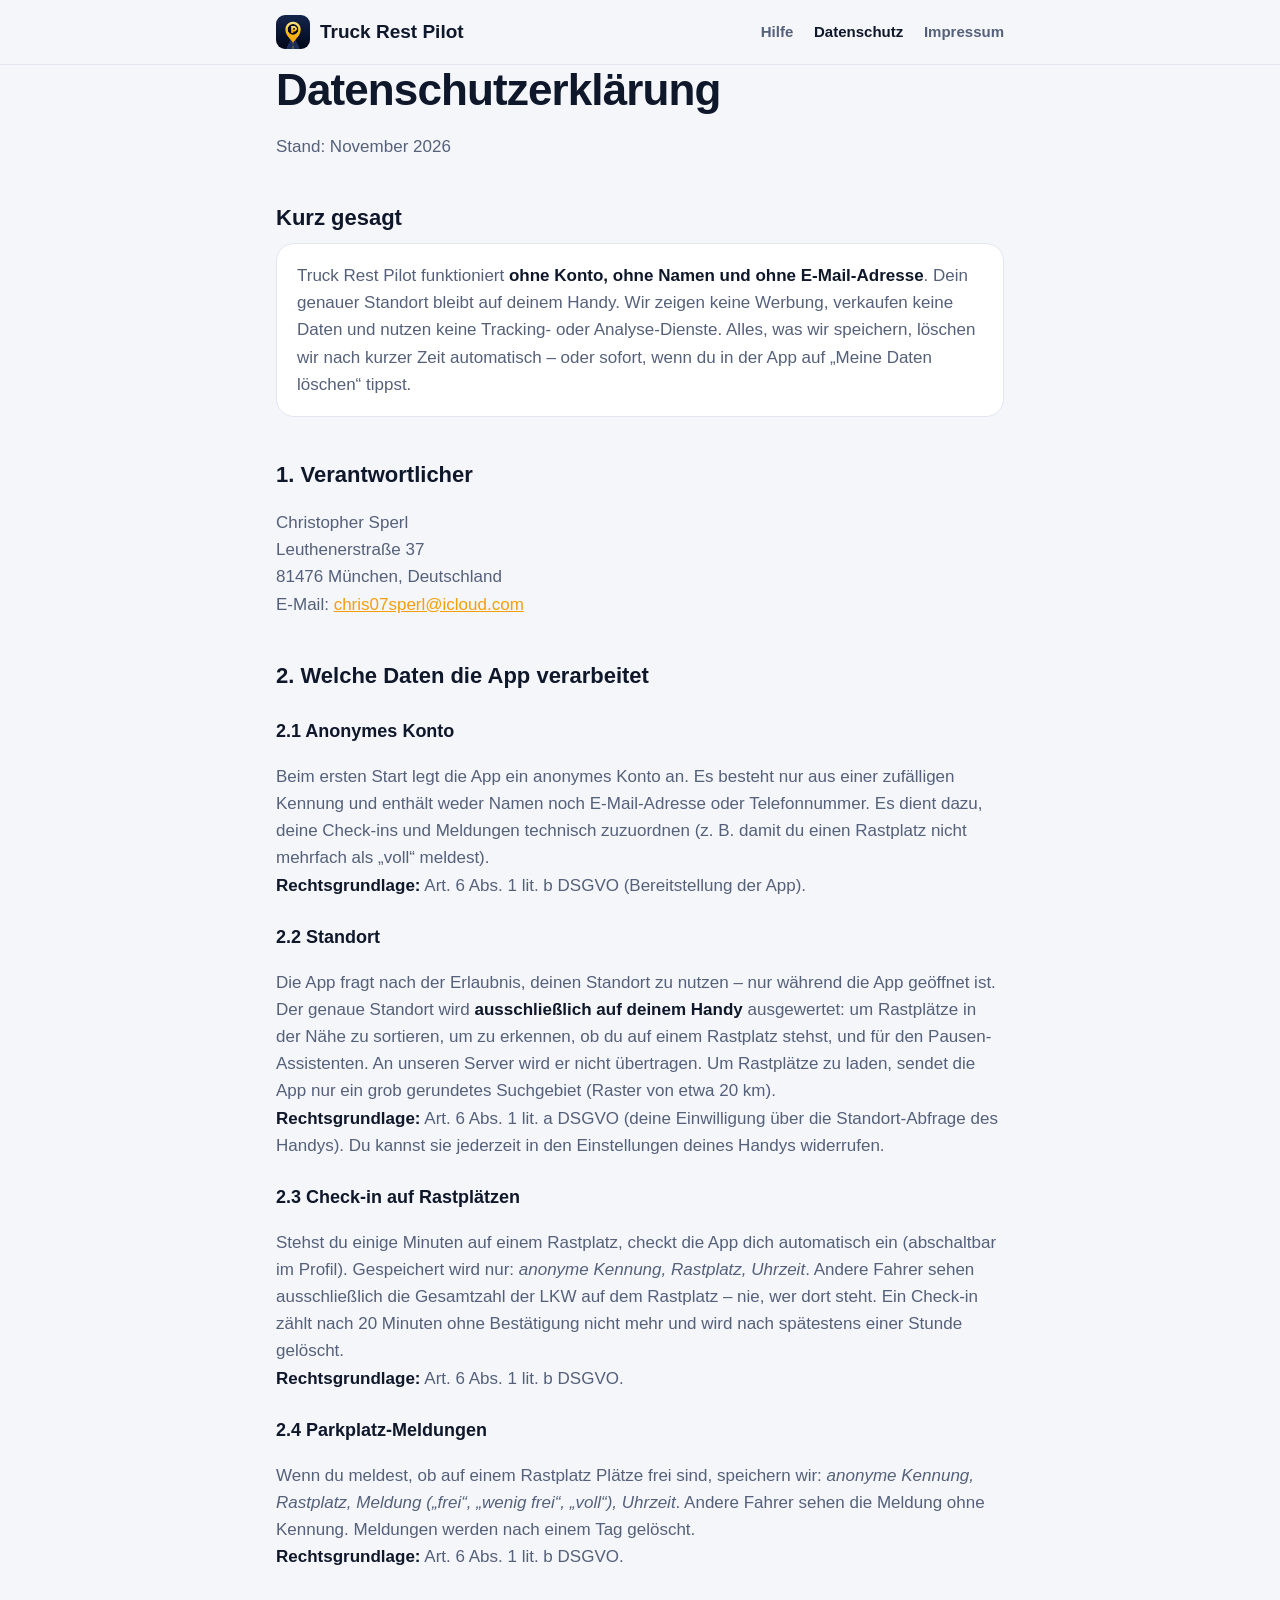
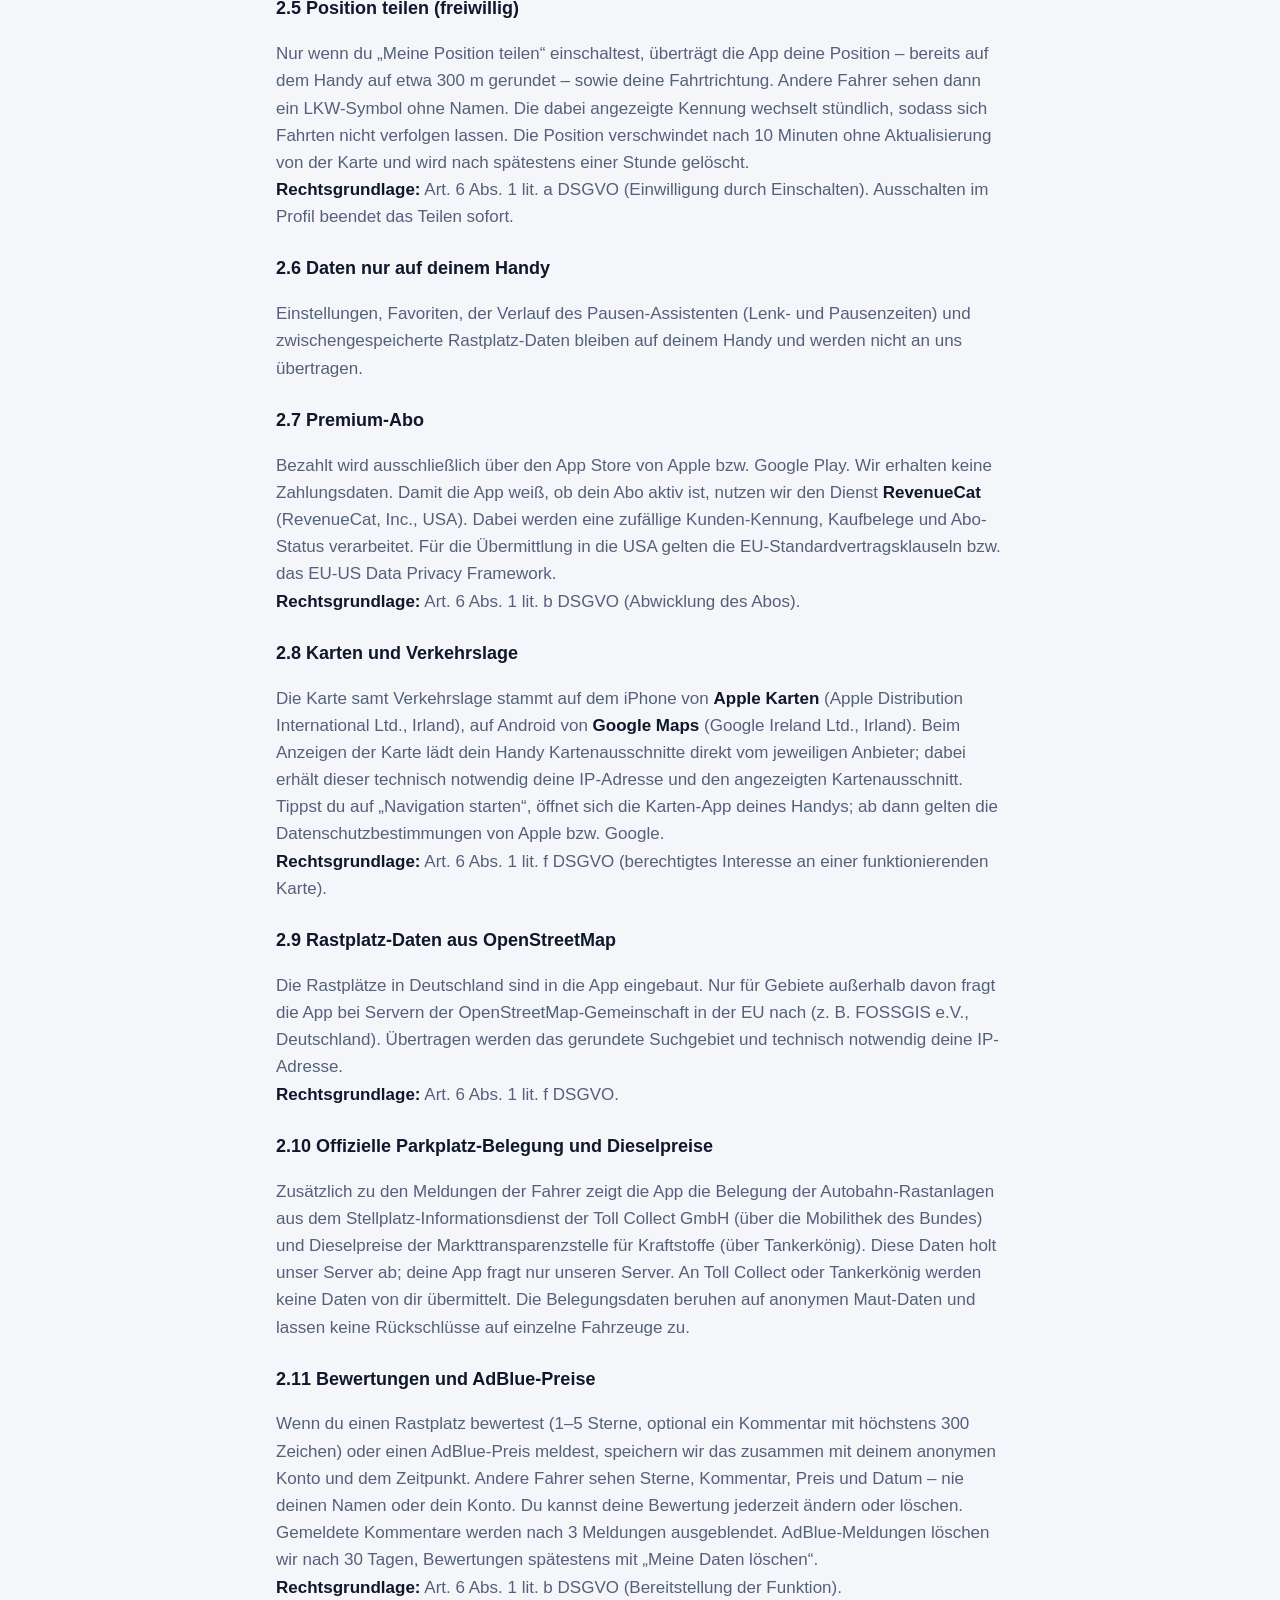
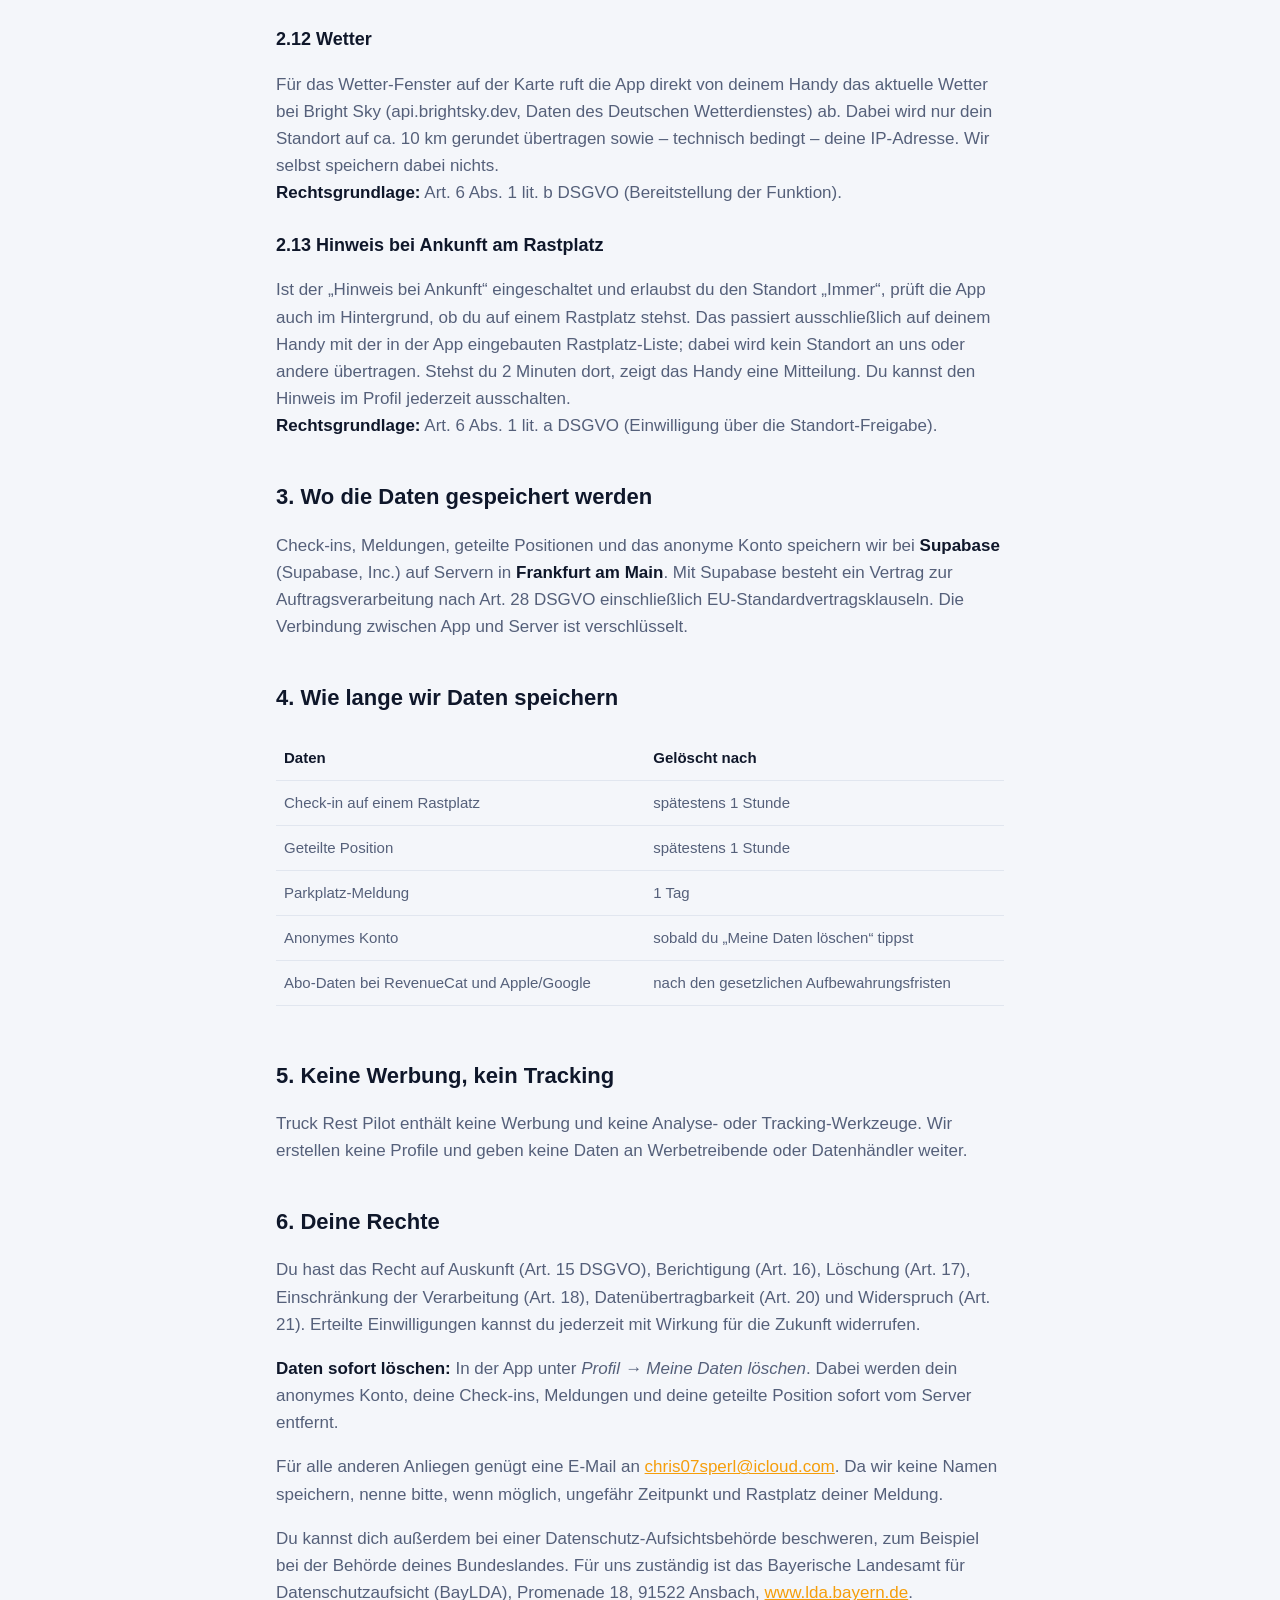
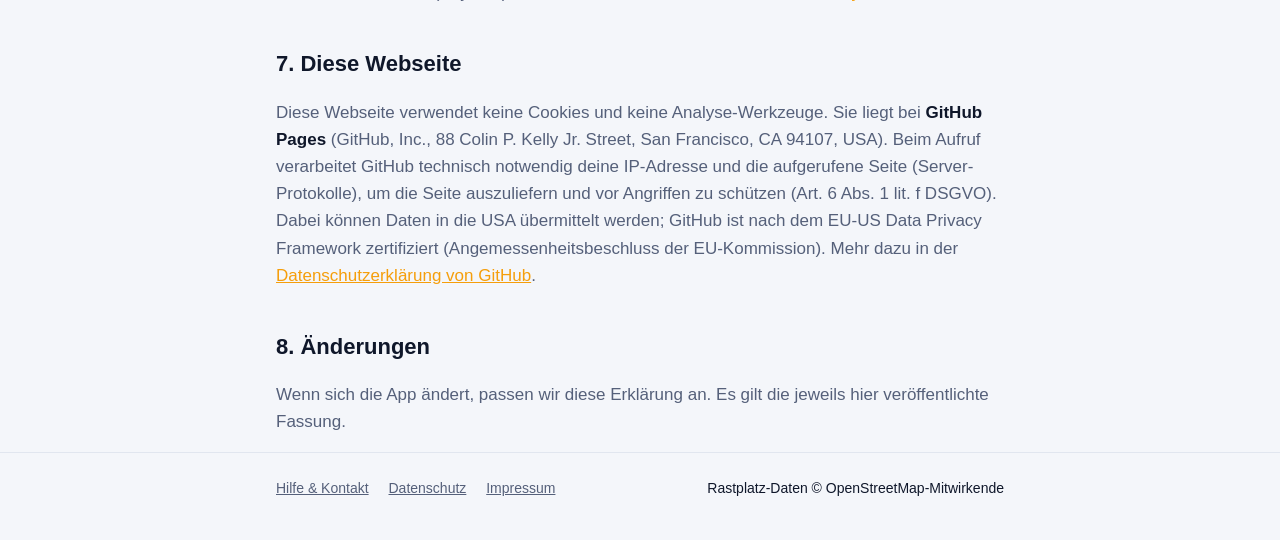
==== datenschutz.html @ 1855da82 "Webseite von Truck Rest Pilot: Startseite, Hilfe, Impressum, Datenschutz Co-Authored-By: Claude Opus" ====
<!doctype html>
<html lang="de">
  <head>
    <meta charset="utf-8" />
    <meta name="viewport" content="width=device-width, initial-scale=1" />
    <title>Datenschutz – Truck Rest Pilot</title>
    <link rel="icon" href="favicon.png" />
    <link rel="stylesheet" href="style.css" />
  </head>
  <body>
    <header class="top">
      <div class="wrap">
        <a class="brand" href="index.html"><img src="icon.png" alt="" /><span>Truck Rest Pilot</span></a>
        <nav>
          <a href="hilfe.html">Hilfe</a>
          <a href="datenschutz.html" aria-current="page">Datenschutz</a>
          <a href="impressum.html">Impressum</a>
        </nav>
      </div>
    </header>

    <main class="wrap">
      <h1>Datenschutzerklärung</h1>
      <p>Stand: November 2026</p>

      <h2>Kurz gesagt</h2>
      <div class="card">
        <p>
          Truck Rest Pilot funktioniert <strong>ohne Konto, ohne Namen und ohne E-Mail-Adresse</strong>. Dein genauer Standort
          bleibt auf deinem Handy. Wir zeigen keine Werbung, verkaufen keine Daten und nutzen keine Tracking- oder
          Analyse-Dienste. Alles, was wir speichern, löschen wir nach kurzer Zeit automatisch – oder sofort, wenn du in
          der App auf „Meine Daten löschen“ tippst.
        </p>
      </div>

      <h2>1. Verantwortlicher</h2>
      <p>
        Christopher Sperl<br />
        Leuthenerstraße 37<br />
        81476 München, Deutschland<br />
        E-Mail: <a href="mailto:chris07sperl@icloud.com">chris07sperl@icloud.com</a>
      </p>

      <h2>2. Welche Daten die App verarbeitet</h2>

      <h3>2.1 Anonymes Konto</h3>
      <p>
        Beim ersten Start legt die App ein anonymes Konto an. Es besteht nur aus einer zufälligen Kennung und enthält
        weder Namen noch E-Mail-Adresse oder Telefonnummer. Es dient dazu, deine Check-ins und Meldungen technisch
        zuzuordnen (z.&nbsp;B. damit du einen Rastplatz nicht mehrfach als „voll“ meldest).<br />
        <strong>Rechtsgrundlage:</strong> Art. 6 Abs. 1 lit. b DSGVO (Bereitstellung der App).
      </p>

      <h3>2.2 Standort</h3>
      <p>
        Die App fragt nach der Erlaubnis, deinen Standort zu nutzen – nur während die App geöffnet ist. Der genaue
        Standort wird <strong>ausschließlich auf deinem Handy</strong> ausgewertet: um Rastplätze in der Nähe zu
        sortieren, um zu erkennen, ob du auf einem Rastplatz stehst, und für den Pausen-Assistenten. An unseren Server
        wird er nicht übertragen. Um Rastplätze zu laden, sendet die App nur ein grob gerundetes Suchgebiet (Raster von
        etwa 20&nbsp;km).<br />
        <strong>Rechtsgrundlage:</strong> Art. 6 Abs. 1 lit. a DSGVO (deine Einwilligung über die Standort-Abfrage
        des Handys). Du kannst sie jederzeit in den Einstellungen deines Handys widerrufen.
      </p>

      <h3>2.3 Check-in auf Rastplätzen</h3>
      <p>
        Stehst du einige Minuten auf einem Rastplatz, checkt die App dich automatisch ein (abschaltbar im Profil).
        Gespeichert wird nur: <em>anonyme Kennung, Rastplatz, Uhrzeit</em>. Andere Fahrer sehen ausschließlich die
        Gesamtzahl der LKW auf dem Rastplatz – nie, wer dort steht. Ein Check-in zählt nach 20 Minuten ohne
        Bestätigung nicht mehr und wird nach spätestens einer Stunde gelöscht.<br />
        <strong>Rechtsgrundlage:</strong> Art. 6 Abs. 1 lit. b DSGVO.
      </p>

      <h3>2.4 Parkplatz-Meldungen</h3>
      <p>
        Wenn du meldest, ob auf einem Rastplatz Plätze frei sind, speichern wir: <em>anonyme Kennung, Rastplatz,
        Meldung („frei“, „wenig frei“, „voll“), Uhrzeit</em>. Andere Fahrer sehen die Meldung ohne Kennung. Meldungen
        werden nach einem Tag gelöscht.<br />
        <strong>Rechtsgrundlage:</strong> Art. 6 Abs. 1 lit. b DSGVO.
      </p>

      <h3>2.5 Position teilen (freiwillig)</h3>
      <p>
        Nur wenn du „Meine Position teilen“ einschaltest, überträgt die App deine Position – bereits auf dem Handy auf
        etwa 300&nbsp;m gerundet – sowie deine Fahrtrichtung. Andere Fahrer sehen dann ein LKW-Symbol ohne Namen. Die
        dabei angezeigte Kennung wechselt stündlich, sodass sich Fahrten nicht verfolgen lassen. Die Position
        verschwindet nach 10 Minuten ohne Aktualisierung von der Karte und wird nach spätestens einer Stunde gelöscht.
        <br />
        <strong>Rechtsgrundlage:</strong> Art. 6 Abs. 1 lit. a DSGVO (Einwilligung durch Einschalten). Ausschalten
        im Profil beendet das Teilen sofort.
      </p>

      <h3>2.6 Daten nur auf deinem Handy</h3>
      <p>
        Einstellungen, Favoriten, der Verlauf des Pausen-Assistenten (Lenk- und Pausenzeiten) und zwischengespeicherte
        Rastplatz-Daten bleiben auf deinem Handy und werden nicht an uns übertragen.
      </p>

      <h3>2.7 Premium-Abo</h3>
      <p>
        Bezahlt wird ausschließlich über den App Store von Apple bzw. Google Play. Wir erhalten keine Zahlungsdaten.
        Damit die App weiß, ob dein Abo aktiv ist, nutzen wir den Dienst <strong>RevenueCat</strong> (RevenueCat,
        Inc., USA). Dabei werden eine zufällige Kunden-Kennung, Kaufbelege und Abo-Status verarbeitet. Für die
        Übermittlung in die USA gelten die EU-Standardvertragsklauseln bzw. das EU-US Data Privacy Framework.<br />
        <strong>Rechtsgrundlage:</strong> Art. 6 Abs. 1 lit. b DSGVO (Abwicklung des Abos).
      </p>

      <h3>2.8 Karten und Verkehrslage</h3>
      <p>
        Die Karte samt Verkehrslage stammt auf dem iPhone von <strong>Apple Karten</strong> (Apple Distribution
        International Ltd., Irland), auf Android von <strong>Google Maps</strong> (Google Ireland Ltd., Irland). Beim
        Anzeigen der Karte lädt dein Handy Kartenausschnitte direkt vom jeweiligen Anbieter; dabei erhält dieser
        technisch notwendig deine IP-Adresse und den angezeigten Kartenausschnitt. Tippst du auf „Navigation
        starten“, öffnet sich die Karten-App deines Handys; ab dann gelten die Datenschutzbestimmungen von Apple bzw.
        Google.<br />
        <strong>Rechtsgrundlage:</strong> Art. 6 Abs. 1 lit. f DSGVO (berechtigtes Interesse an einer
        funktionierenden Karte).
      </p>

      <h3>2.9 Rastplatz-Daten aus OpenStreetMap</h3>
      <p>
        Die Rastplätze in Deutschland sind in die App eingebaut. Nur für Gebiete außerhalb davon fragt die App bei
        Servern der OpenStreetMap-Gemeinschaft in der EU nach (z.&nbsp;B. FOSSGIS e.V., Deutschland). Übertragen werden
        das gerundete Suchgebiet und technisch notwendig deine IP-Adresse.<br />
        <strong>Rechtsgrundlage:</strong> Art. 6 Abs. 1 lit. f DSGVO.
      </p>

      <h3>2.10 Offizielle Parkplatz-Belegung und Dieselpreise</h3>
      <p>
        Zusätzlich zu den Meldungen der Fahrer zeigt die App die Belegung der Autobahn-Rastanlagen aus dem
        Stellplatz-Informationsdienst der Toll Collect GmbH (über die Mobilithek des Bundes) und Dieselpreise der
        Markttransparenzstelle für Kraftstoffe (über Tankerkönig). Diese Daten holt unser Server ab; deine App fragt nur
        unseren Server. An Toll Collect oder Tankerkönig werden keine Daten von dir übermittelt. Die Belegungsdaten
        beruhen auf anonymen Maut-Daten und lassen keine Rückschlüsse auf einzelne Fahrzeuge zu.
      </p>

      <h3>2.11 Bewertungen und AdBlue-Preise</h3>
      <p>
        Wenn du einen Rastplatz bewertest (1–5 Sterne, optional ein Kommentar mit höchstens 300 Zeichen) oder einen
        AdBlue-Preis meldest, speichern wir das zusammen mit deinem anonymen Konto und dem Zeitpunkt. Andere Fahrer sehen
        Sterne, Kommentar, Preis und Datum – nie deinen Namen oder dein Konto. Du kannst deine Bewertung jederzeit ändern
        oder löschen. Gemeldete Kommentare werden nach 3 Meldungen ausgeblendet. AdBlue-Meldungen löschen wir nach 30
        Tagen, Bewertungen spätestens mit „Meine Daten löschen“.<br />
        <strong>Rechtsgrundlage:</strong> Art. 6 Abs. 1 lit. b DSGVO (Bereitstellung der Funktion).
      </p>

      <h3>2.12 Wetter</h3>
      <p>
        Für das Wetter-Fenster auf der Karte ruft die App direkt von deinem Handy das aktuelle Wetter bei Bright Sky
        (api.brightsky.dev, Daten des Deutschen Wetterdienstes) ab. Dabei wird nur dein Standort auf ca. 10 km gerundet
        übertragen sowie – technisch bedingt – deine IP-Adresse. Wir selbst speichern dabei nichts.<br />
        <strong>Rechtsgrundlage:</strong> Art. 6 Abs. 1 lit. b DSGVO (Bereitstellung der Funktion).
      </p>

      <h3>2.13 Hinweis bei Ankunft am Rastplatz</h3>
      <p>
        Ist der „Hinweis bei Ankunft“ eingeschaltet und erlaubst du den Standort „Immer“, prüft die App auch im
        Hintergrund, ob du auf einem Rastplatz stehst. Das passiert ausschließlich auf deinem Handy mit der in der App
        eingebauten Rastplatz-Liste; dabei wird kein Standort an uns oder andere übertragen. Stehst du 2 Minuten dort,
        zeigt das Handy eine Mitteilung. Du kannst den Hinweis im Profil jederzeit ausschalten.<br />
        <strong>Rechtsgrundlage:</strong> Art. 6 Abs. 1 lit. a DSGVO (Einwilligung über die Standort-Freigabe).
      </p>

      <h2>3. Wo die Daten gespeichert werden</h2>
      <p>
        Check-ins, Meldungen, geteilte Positionen und das anonyme Konto speichern wir bei <strong>Supabase</strong>
        (Supabase, Inc.) auf Servern in <strong>Frankfurt am Main</strong>. Mit Supabase besteht ein Vertrag zur
        Auftragsverarbeitung nach Art. 28 DSGVO einschließlich EU-Standardvertragsklauseln. Die Verbindung zwischen
        App und Server ist verschlüsselt.
      </p>

      <h2>4. Wie lange wir Daten speichern</h2>
      <div class="table-scroll">
        <table>
          <tr><th>Daten</th><th>Gelöscht nach</th></tr>
          <tr><td>Check-in auf einem Rastplatz</td><td>spätestens 1 Stunde</td></tr>
          <tr><td>Geteilte Position</td><td>spätestens 1 Stunde</td></tr>
          <tr><td>Parkplatz-Meldung</td><td>1 Tag</td></tr>
          <tr><td>Anonymes Konto</td><td>sobald du „Meine Daten löschen“ tippst</td></tr>
          <tr><td>Abo-Daten bei RevenueCat und Apple/Google</td><td>nach den gesetzlichen Aufbewahrungsfristen</td></tr>
        </table>
      </div>

      <h2>5. Keine Werbung, kein Tracking</h2>
      <p>
        Truck Rest Pilot enthält keine Werbung und keine Analyse- oder Tracking-Werkzeuge. Wir erstellen keine Profile und
        geben keine Daten an Werbetreibende oder Datenhändler weiter.
      </p>

      <h2>6. Deine Rechte</h2>
      <p>
        Du hast das Recht auf Auskunft (Art. 15 DSGVO), Berichtigung (Art. 16), Löschung (Art. 17), Einschränkung der
        Verarbeitung (Art. 18), Datenübertragbarkeit (Art. 20) und Widerspruch (Art. 21). Erteilte Einwilligungen
        kannst du jederzeit mit Wirkung für die Zukunft widerrufen.
      </p>
      <p>
        <strong>Daten sofort löschen:</strong> In der App unter <em>Profil → Meine Daten löschen</em>. Dabei werden
        dein anonymes Konto, deine Check-ins, Meldungen und deine geteilte Position sofort vom Server entfernt.
      </p>
      <p>
        Für alle anderen Anliegen genügt eine E-Mail an <a href="mailto:chris07sperl@icloud.com">chris07sperl@icloud.com</a>. Da wir
        keine Namen speichern, nenne bitte, wenn möglich, ungefähr Zeitpunkt und Rastplatz deiner Meldung.
      </p>
      <p>
        Du kannst dich außerdem bei einer Datenschutz-Aufsichtsbehörde beschweren, zum Beispiel bei der Behörde deines
        Bundeslandes. Für uns zuständig ist das Bayerische Landesamt für Datenschutzaufsicht (BayLDA), Promenade 18,
        91522 Ansbach, <a href="https://www.lda.bayern.de">www.lda.bayern.de</a>.
      </p>

      <h2>7. Diese Webseite</h2>
      <p>
        Diese Webseite verwendet keine Cookies und keine Analyse-Werkzeuge. Sie liegt bei <strong>GitHub Pages</strong>
        (GitHub, Inc., 88 Colin P. Kelly Jr. Street, San Francisco, CA 94107, USA). Beim Aufruf verarbeitet GitHub
        technisch notwendig deine IP-Adresse und die aufgerufene Seite (Server-Protokolle), um die Seite auszuliefern
        und vor Angriffen zu schützen (Art. 6 Abs. 1 lit. f DSGVO). Dabei können Daten in die USA übermittelt werden;
        GitHub ist nach dem EU-US Data Privacy Framework zertifiziert (Angemessenheitsbeschluss der EU-Kommission).
        Mehr dazu in der
        <a href="https://docs.github.com/de/site-policy/privacy-policies/github-general-privacy-statement">Datenschutzerklärung von GitHub</a>.
      </p>

      <h2>8. Änderungen</h2>
      <p>
        Wenn sich die App ändert, passen wir diese Erklärung an. Es gilt die jeweils hier veröffentlichte Fassung.
      </p>
    </main>

    <footer>
      <div class="wrap">
        <div>
          <a href="hilfe.html">Hilfe &amp; Kontakt</a>
          <a href="datenschutz.html">Datenschutz</a>
          <a href="impressum.html">Impressum</a>
        </div>
        <span>Rastplatz-Daten © OpenStreetMap-Mitwirkende</span>
      </div>
    </footer>
  </body>
</html>
---- style.css ----
:root {
  --bg: #0b1020;
  --card: #151c2f;
  --border: #26304a;
  --text: #f3f5fa;
  --muted: #a3acc2;
  --primary: #fbbf24;
  --primary-text: #1a1203;
  --todo: #fde68a;
  --todo-text: #3b2a00;
}

@media (prefers-color-scheme: light) {
  :root {
    --bg: #f4f6fa;
    --card: #ffffff;
    --border: #e1e6ef;
    --text: #0f172a;
    --muted: #55607a;
    --primary: #f59e0b;
  }
}

* {
  box-sizing: border-box;
}

body {
  margin: 0;
  background: var(--bg);
  color: var(--text);
  font: 17px/1.6 -apple-system, BlinkMacSystemFont, 'Segoe UI', Roboto, Helvetica, Arial, sans-serif;
  -webkit-font-smoothing: antialiased;
}

a {
  color: var(--primary);
}

.wrap {
  max-width: 760px;
  margin: 0 auto;
  padding: 0 16px;
}

header.top {
  border-bottom: 1px solid var(--border);
}

header.top .wrap {
  display: flex;
  align-items: center;
  justify-content: space-between;
  gap: 12px;
  min-height: 64px;
}

.brand {
  display: flex;
  align-items: center;
  gap: 10px;
  color: var(--text);
  text-decoration: none;
  font-weight: 800;
  font-size: 19px;
}

.brand img {
  width: 34px;
  height: 34px;
  border-radius: 9px;
}

nav a {
  color: var(--muted);
  text-decoration: none;
  font-weight: 600;
  font-size: 15px;
  margin-left: 16px;
}

nav a:hover,
nav a[aria-current='page'] {
  color: var(--text);
}

main {
  padding: 40px 0 64px;
}

h1 {
  font-size: clamp(30px, 7vw, 44px);
  line-height: 1.15;
  margin: 0 0 12px;
  letter-spacing: -0.02em;
}

h2 {
  font-size: 22px;
  margin: 40px 0 8px;
}

h3 {
  font-size: 18px;
  margin: 24px 0 4px;
}

p,
li {
  color: var(--muted);
}

strong {
  color: var(--text);
}

.lead {
  font-size: 19px;
}

.hero {
  text-align: center;
  padding: 24px 0 8px;
}

.hero img {
  width: 112px;
  height: 112px;
  border-radius: 26px;
  box-shadow: 0 12px 40px rgba(251, 191, 36, 0.25);
}

.badge {
  display: inline-block;
  margin-top: 16px;
  padding: 10px 18px;
  border-radius: 999px;
  background: var(--primary);
  color: var(--primary-text);
  font-weight: 800;
}

.grid {
  display: grid;
  grid-template-columns: repeat(auto-fit, minmax(220px, 1fr));
  gap: 12px;
  margin-top: 32px;
}

.card {
  background: var(--card);
  border: 1px solid var(--border);
  border-radius: 18px;
  padding: 18px 20px;
}

.card h3 {
  margin-top: 0;
}

.card p {
  margin: 0;
}

.price {
  font-size: 28px;
  font-weight: 800;
  color: var(--text);
}

table {
  width: 100%;
  border-collapse: collapse;
  margin: 12px 0;
  font-size: 15px;
}

th,
td {
  text-align: left;
  padding: 10px 8px;
  border-bottom: 1px solid var(--border);
  vertical-align: top;
}

th {
  color: var(--text);
}

td {
  color: var(--muted);
}

.table-scroll {
  overflow-x: auto;
}

/* Platzhalter, die vor dem Veröffentlichen ausgefüllt werden müssen */
.todo {
  background: var(--todo);
  color: var(--todo-text);
  border-radius: 4px;
  padding: 0 4px;
  font-weight: 700;
}

details {
  background: var(--card);
  border: 1px solid var(--border);
  border-radius: 14px;
  padding: 14px 18px;
  margin: 10px 0;
}

summary {
  cursor: pointer;
  font-weight: 700;
  color: var(--text);
}

details p {
  margin: 10px 0 0;
}

footer {
  border-top: 1px solid var(--border);
  padding: 24px 0 40px;
  font-size: 14px;
}

footer .wrap {
  display: flex;
  flex-wrap: wrap;
  gap: 8px 20px;
  justify-content: space-between;
}

footer a {
  color: var(--muted);
  margin-right: 16px;
}

@media (max-width: 520px) {
  nav a {
    margin-left: 10px;
    font-size: 14px;
  }
  .brand span {
    display: none;
  }
}
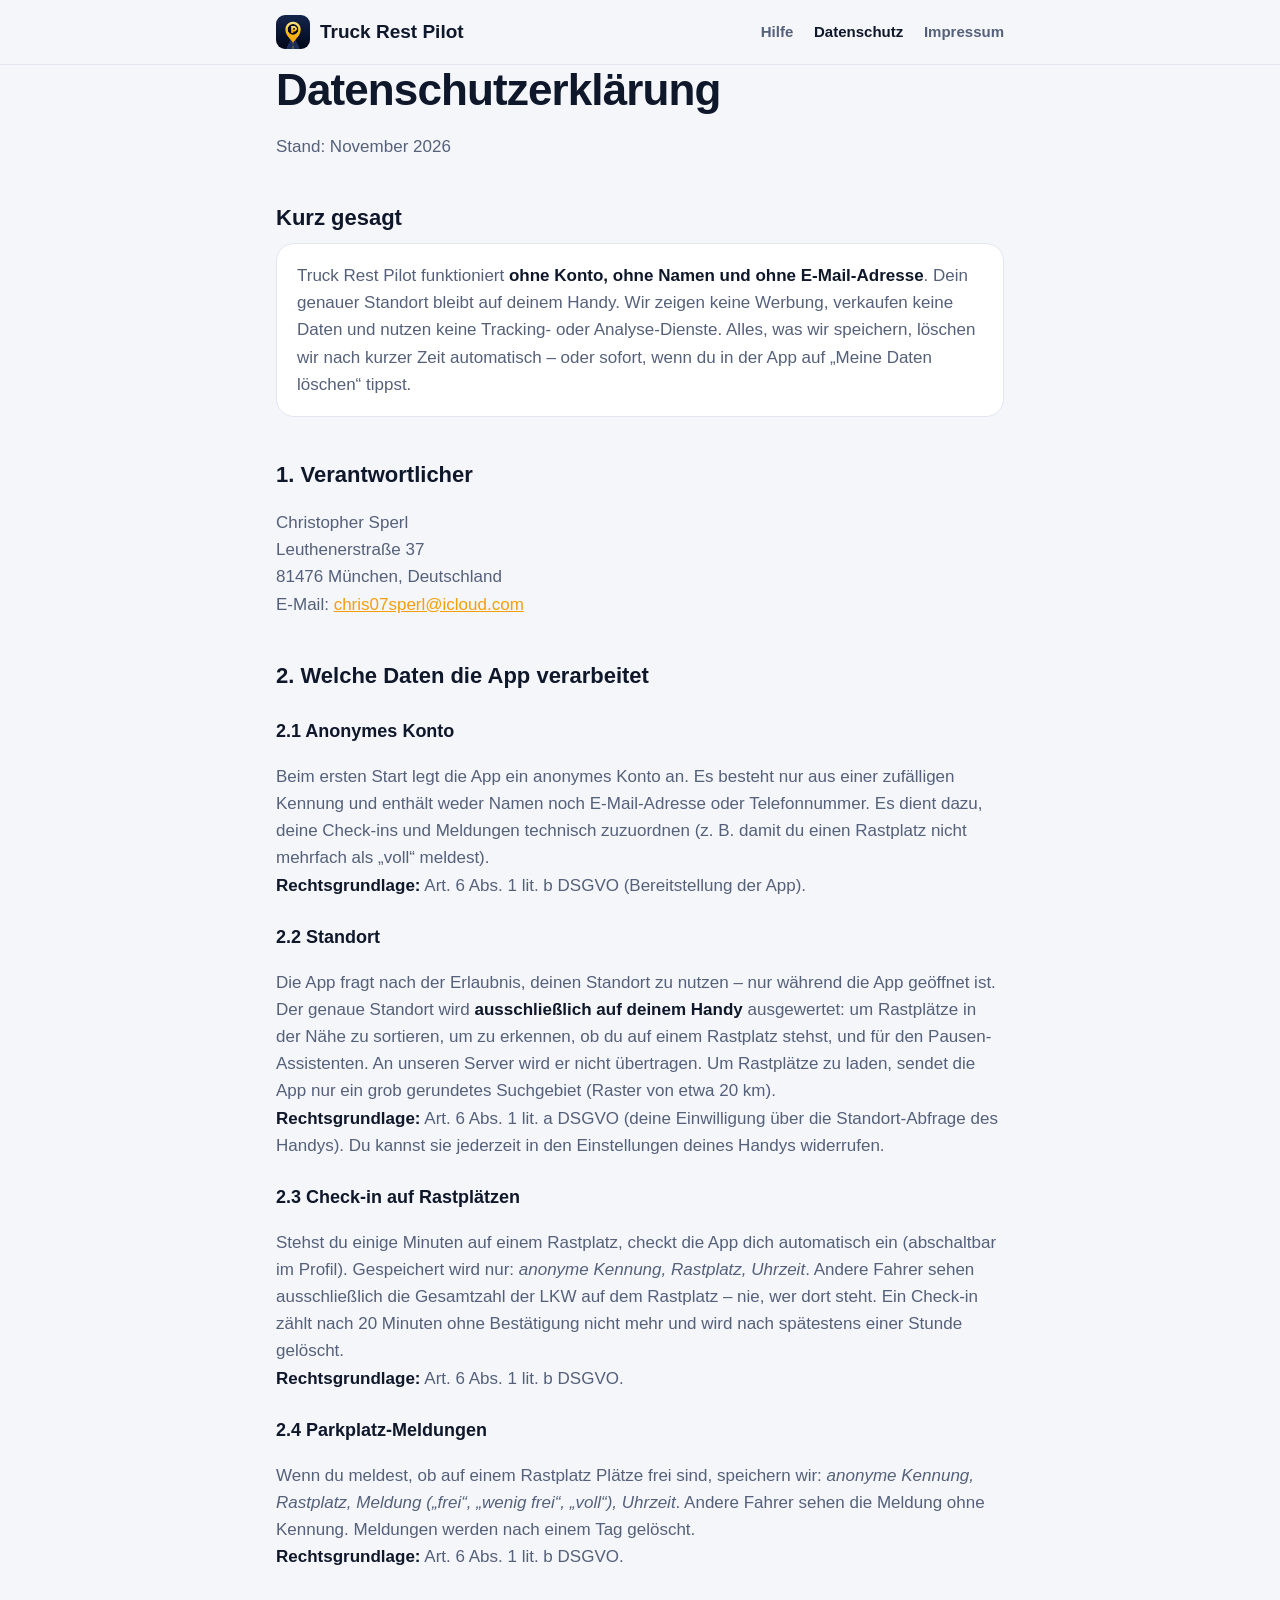
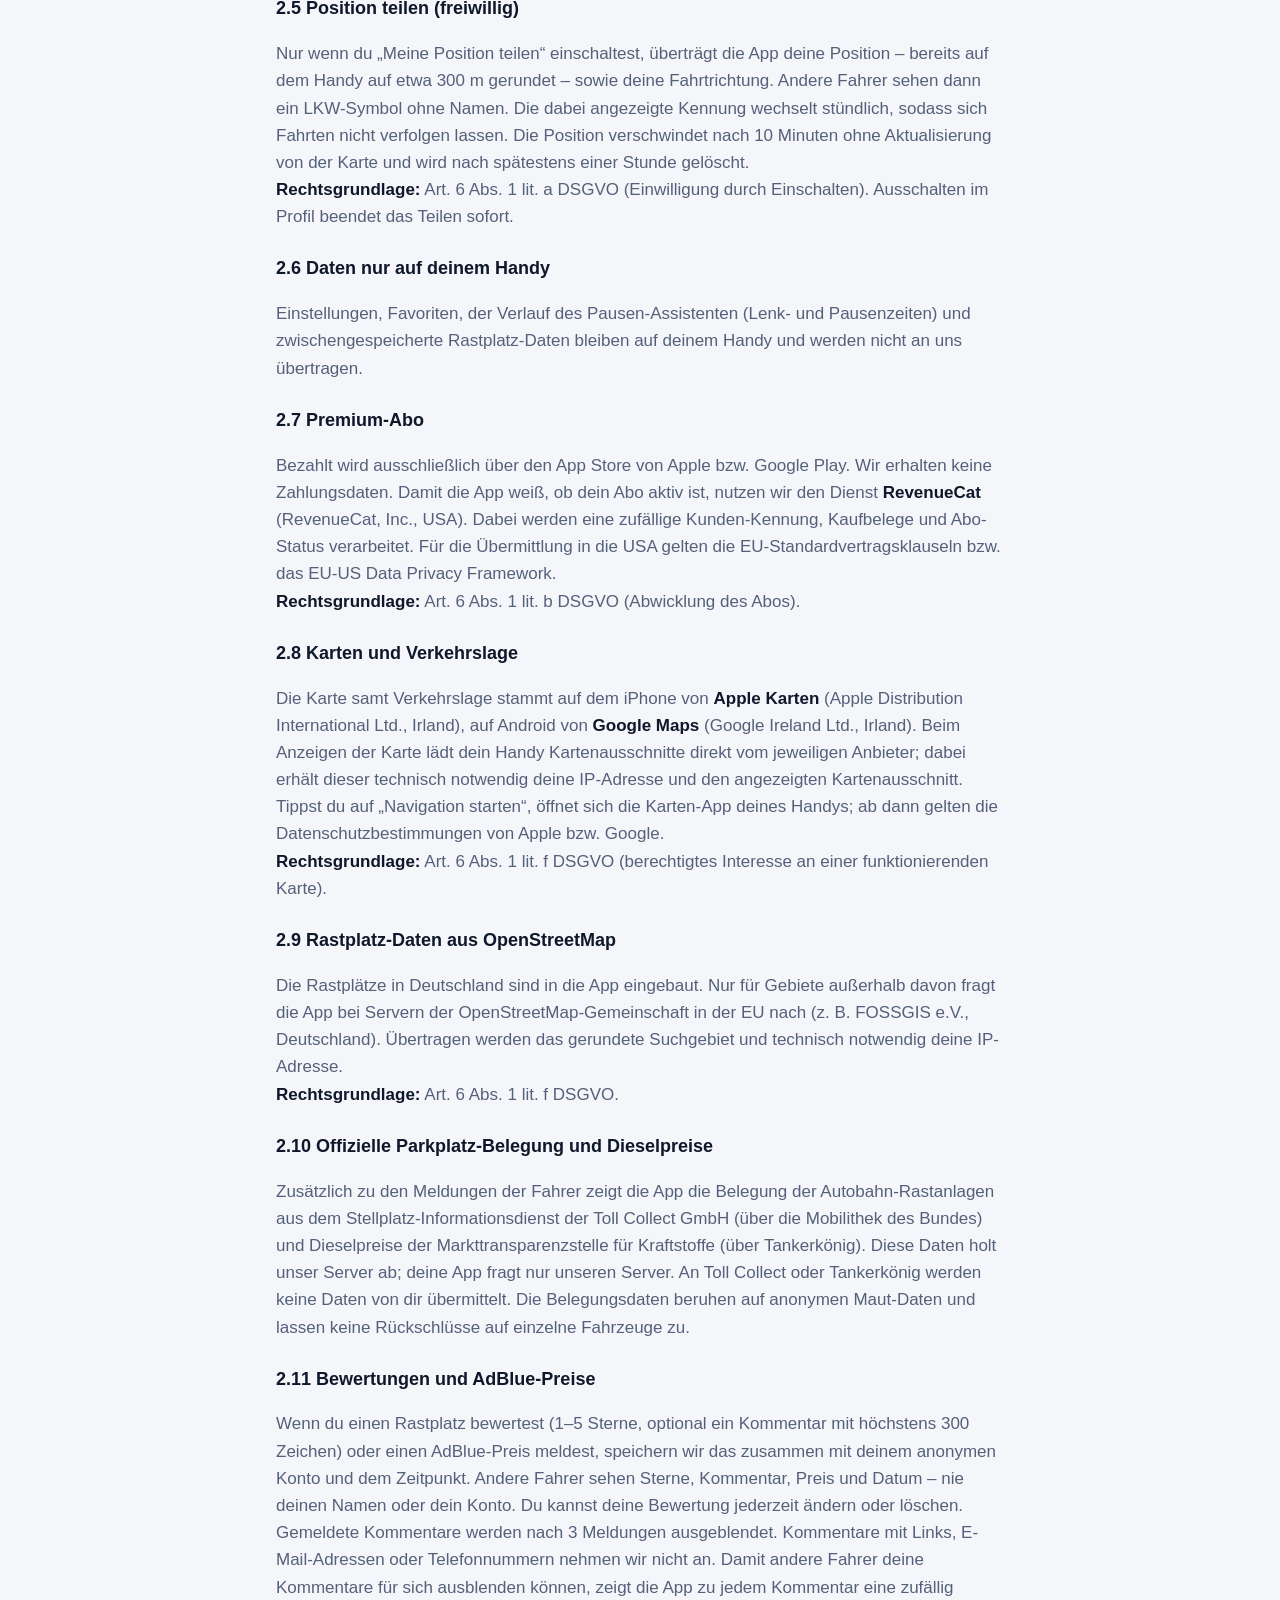
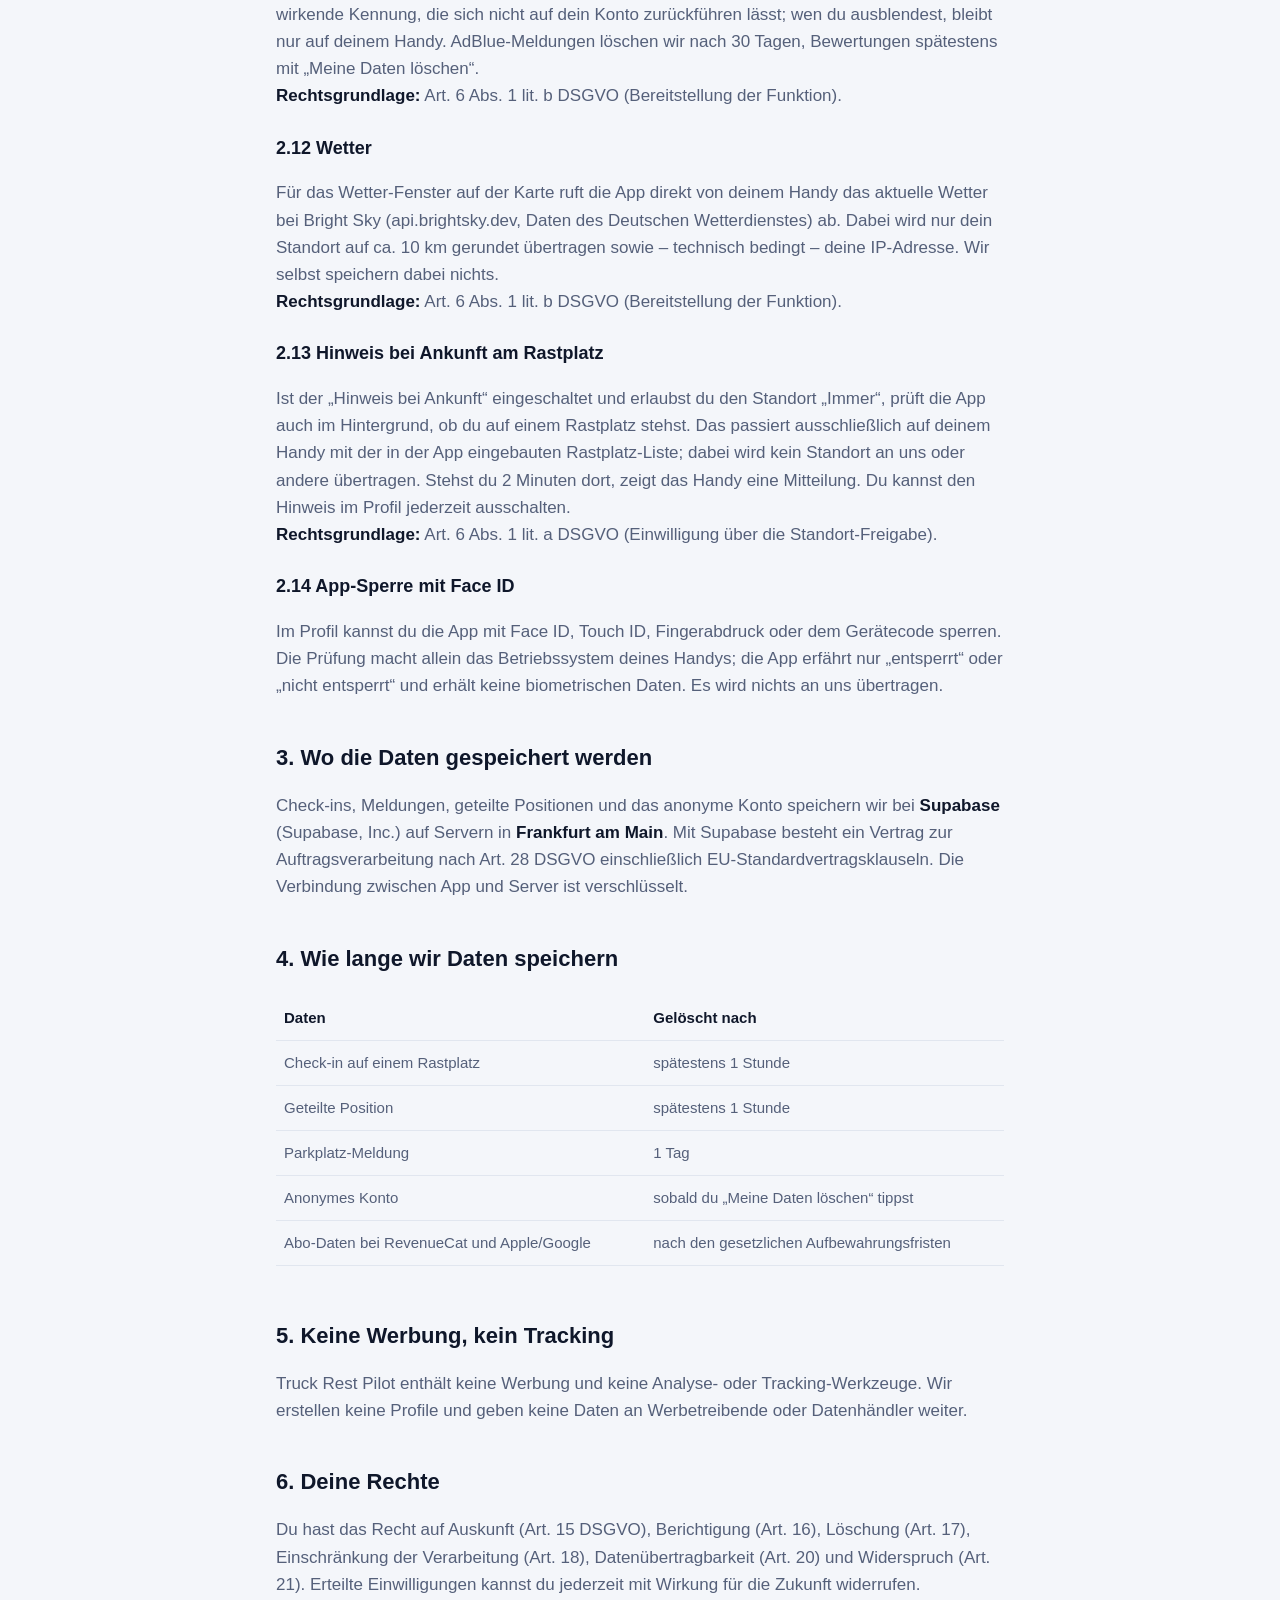
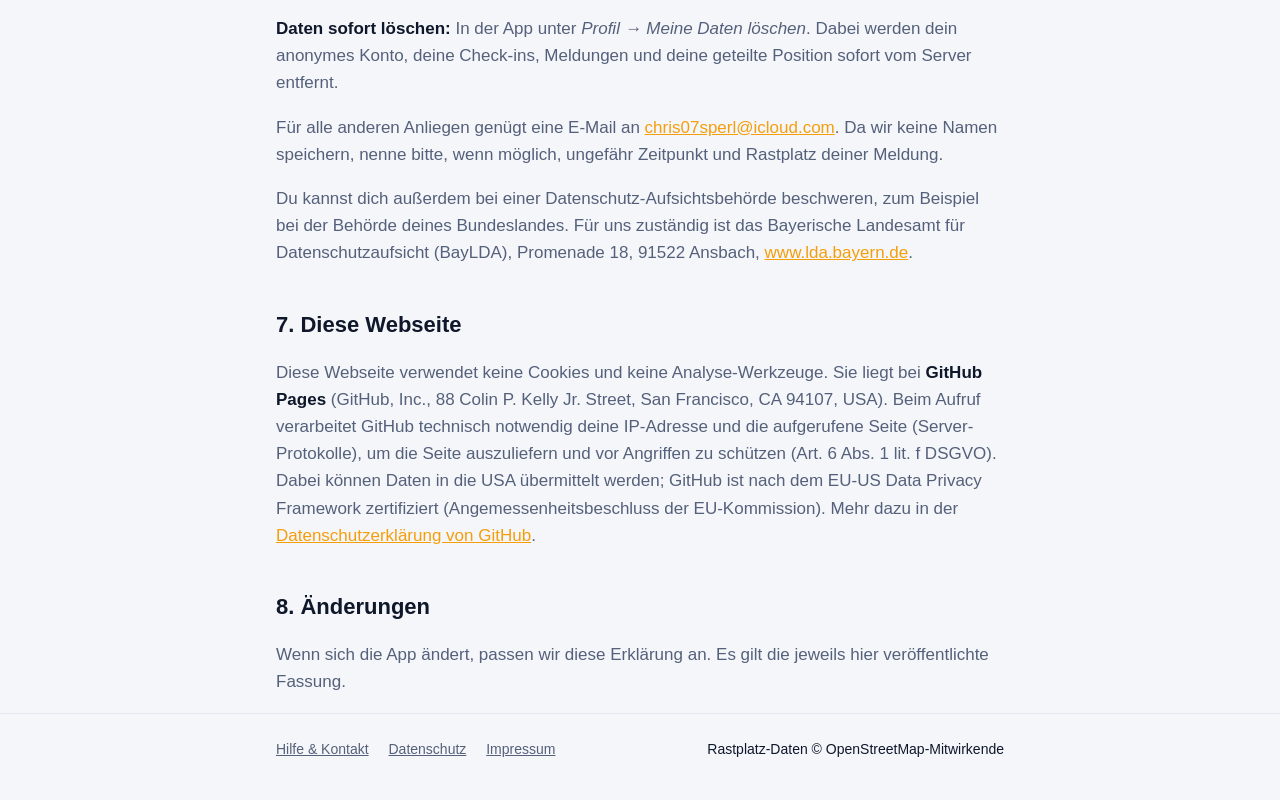
==== commit e701d8ae: "Datenschutz: App-Sperre mit Face ID und Schutz vor Werbung in Kommentaren Co-Authored-By: Claude Opu" ====
--- a/datenschutz.html
+++ b/datenschutz.html
@@ -139,7 +139,10 @@
         Wenn du einen Rastplatz bewertest (1–5 Sterne, optional ein Kommentar mit höchstens 300 Zeichen) oder einen
         AdBlue-Preis meldest, speichern wir das zusammen mit deinem anonymen Konto und dem Zeitpunkt. Andere Fahrer sehen
         Sterne, Kommentar, Preis und Datum – nie deinen Namen oder dein Konto. Du kannst deine Bewertung jederzeit ändern
-        oder löschen. Gemeldete Kommentare werden nach 3 Meldungen ausgeblendet. AdBlue-Meldungen löschen wir nach 30
+        oder löschen. Gemeldete Kommentare werden nach 3 Meldungen ausgeblendet. Kommentare mit Links, E-Mail-Adressen
+        oder Telefonnummern nehmen wir nicht an. Damit andere Fahrer deine Kommentare für sich ausblenden können, zeigt
+        die App zu jedem Kommentar eine zufällig wirkende Kennung, die sich nicht auf dein Konto zurückführen lässt; wen
+        du ausblendest, bleibt nur auf deinem Handy. AdBlue-Meldungen löschen wir nach 30
         Tagen, Bewertungen spätestens mit „Meine Daten löschen“.<br />
         <strong>Rechtsgrundlage:</strong> Art. 6 Abs. 1 lit. b DSGVO (Bereitstellung der Funktion).
       </p>
@@ -159,6 +162,13 @@
         eingebauten Rastplatz-Liste; dabei wird kein Standort an uns oder andere übertragen. Stehst du 2 Minuten dort,
         zeigt das Handy eine Mitteilung. Du kannst den Hinweis im Profil jederzeit ausschalten.<br />
         <strong>Rechtsgrundlage:</strong> Art. 6 Abs. 1 lit. a DSGVO (Einwilligung über die Standort-Freigabe).
+      </p>
+
+      <h3>2.14 App-Sperre mit Face ID</h3>
+      <p>
+        Im Profil kannst du die App mit Face ID, Touch ID, Fingerabdruck oder dem Gerätecode sperren. Die Prüfung macht
+        allein das Betriebssystem deines Handys; die App erfährt nur „entsperrt“ oder „nicht entsperrt“ und erhält
+        keine biometrischen Daten. Es wird nichts an uns übertragen.
       </p>
 
       <h2>3. Wo die Daten gespeichert werden</h2>
